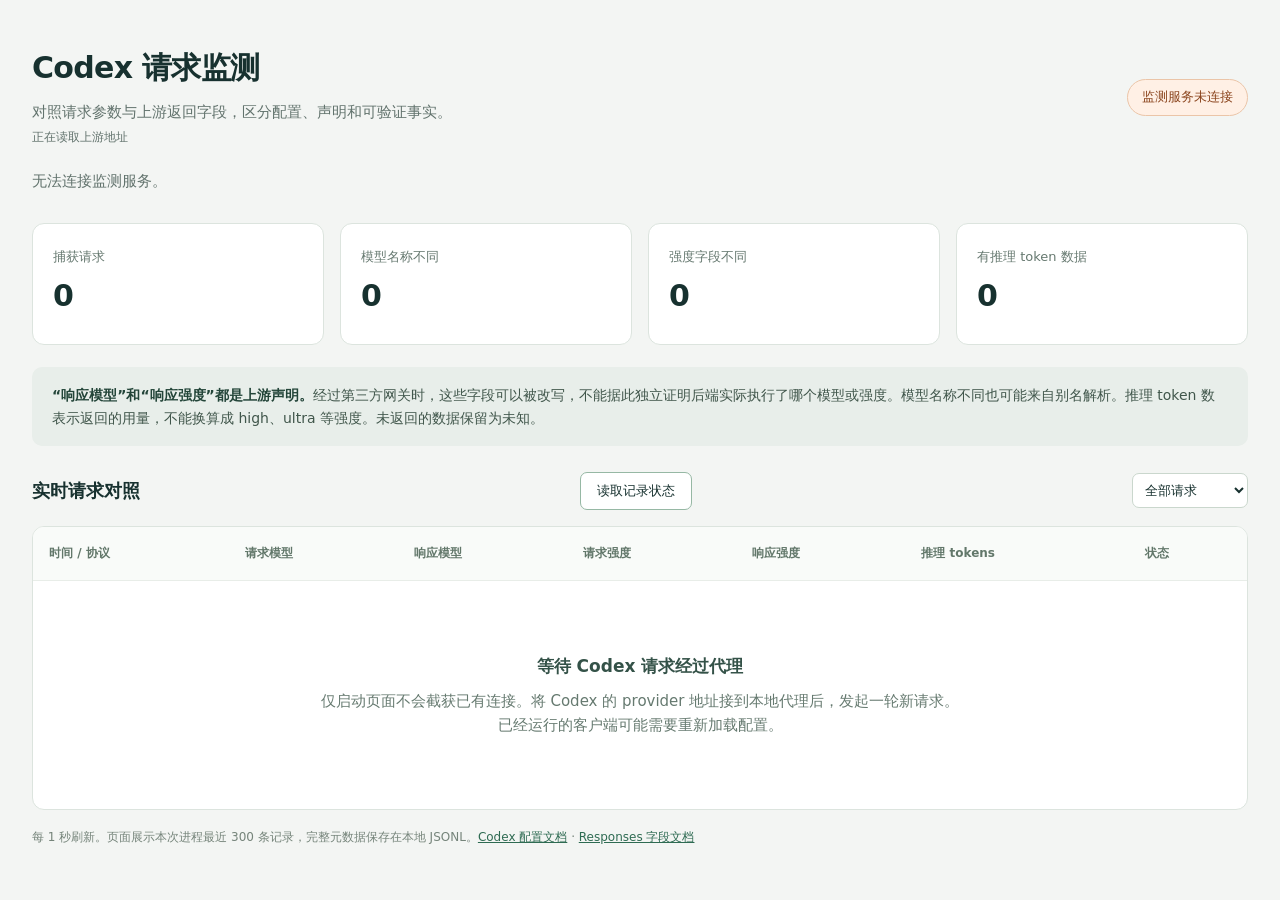
==== dashboard.html @ b9916eb6 "Initial release: Codex request monitoring and CC Switch adapter" ====
<!doctype html>
<html lang="zh-CN"><head><meta charset="utf-8"><meta name="viewport" content="width=device-width,initial-scale=1">
<title>Codex 请求监测</title><style>
:root{color-scheme:light;font:15px/1.6 system-ui,-apple-system,BlinkMacSystemFont,"PingFang SC",sans-serif;color:#17312f;background:#f3f5f3}*{box-sizing:border-box}body{margin:0}main{max-width:1440px;margin:0 auto;padding:44px 32px}header{display:flex;justify-content:space-between;align-items:center;gap:24px}h1{font-size:30px;margin:0 0 8px;letter-spacing:-.7px}p{margin:4px 0;color:#62736d}.status{border:1px solid #b7d1c4;background:#e7f3ec;color:#236442;padding:7px 14px;border-radius:24px;white-space:nowrap;font-size:13px}.status.off{background:#fff0e5;border-color:#ebc5a8;color:#8b451e}.cards{display:grid;grid-template-columns:repeat(4,1fr);gap:16px;margin:30px 0 22px}.card{background:#fff;border:1px solid #dce4de;border-radius:12px;padding:20px}.card span{color:#667970;font-size:13px}.card strong{display:block;font-size:30px;margin:4px 0}.notice{padding:17px 20px;background:#e8eeea;border-radius:10px;color:#40564b;margin-bottom:26px;font-size:14px}.notice strong{color:#234539}.toolbar{display:flex;justify-content:space-between;align-items:center;gap:16px;margin:16px 0}h2{font-size:18px;margin:0}select{border:1px solid #cad7cd;border-radius:7px;padding:8px;background:white;color:inherit}.table{overflow:auto;background:#fff;border:1px solid #dce4de;border-radius:12px}table{border-collapse:collapse;width:100%;white-space:nowrap;font-size:14px}th{text-align:left;color:#62776a;font-size:12px;font-weight:600;background:#f9fbf9}td,th{padding:17px 16px;border-bottom:1px solid #e8ede8}tbody tr:last-child td{border:0}td small{display:block;color:#75817a;font-size:11px;margin-top:3px}code{font:12px ui-monospace,SFMono-Regular,monospace}.same{color:#227149}.different{color:#a74920;font-weight:600}.unknown{color:#78847d}.badge{display:inline-block;border-radius:4px;padding:2px 6px;background:#edf2ee;font-size:11px}.empty{text-align:center;padding:72px 28px;color:#667a70}.empty b{display:block;color:#345248;font-size:17px;margin-bottom:9px}footer{font-size:12px;color:#75847a;margin-top:18px}a{color:#2e6b52}#upstream{font-family:ui-monospace,monospace;font-size:12px;overflow-wrap:anywhere}@media(max-width:800px){main{padding:24px 16px}.cards{grid-template-columns:repeat(2,1fr)}header{align-items:flex-start;flex-direction:column}.card{padding:14px}h1{font-size:25px}}
</style></head><body><main>
<header><div><h1>Codex 请求监测</h1><p>对照请求参数与上游返回字段，区分配置、声明和可验证事实。</p><p id="upstream">正在读取上游地址</p></div><span id="status" class="status">正在连接</span></header>
<p id="connection" role="status" style="margin-top:18px">正在检查 Codex 是否接入代理</p>
<div class="cards"><div class="card"><span>捕获请求</span><strong id="total">0</strong></div><div class="card"><span>模型名称不同</span><strong id="models">0</strong></div><div class="card"><span>强度字段不同</span><strong id="efforts">0</strong></div><div class="card"><span>有推理 token 数据</span><strong id="usage">0</strong></div></div>
<div class="notice"><strong>“响应模型”和“响应强度”都是上游声明。</strong>经过第三方网关时，这些字段可以被改写，不能据此独立证明后端实际执行了哪个模型或强度。模型名称不同也可能来自别名解析。推理 token 数表示返回的用量，不能换算成 high、ultra 等强度。未返回的数据保留为未知。</div>
<div class="toolbar"><h2>实时请求对照</h2><button id="recording" style="padding:9px 16px;border:1px solid #96b8a4;border-radius:7px;background:#fff;color:#17312f;cursor:pointer">读取记录状态</button><select id="filter" aria-label="筛选请求"><option value="all">全部请求</option><option value="different">字段不同</option><option value="unknown">响应字段缺失</option></select></div>
<div class="table"><table><thead><tr><th>时间 / 协议</th><th>请求模型</th><th>响应模型</th><th>请求强度</th><th>响应强度</th><th>推理 tokens</th><th>状态</th></tr></thead><tbody id="rows"></tbody></table><div class="empty" id="empty"><b>等待 Codex 请求经过代理</b>仅启动页面不会截获已有连接。将 Codex 的 provider 地址接到本地代理后，发起一轮新请求。<br>已经运行的客户端可能需要重新加载配置。</div></div>
<footer>每 1 秒刷新。页面展示本次进程最近 300 条记录，完整元数据保存在本地 JSONL。<a href="https://developers.openai.com/codex/config-reference/" target="_blank" rel="noreferrer">Codex 配置文档</a> · <a href="https://developers.openai.com/api/reference/resources/responses/methods/create" target="_blank" rel="noreferrer">Responses 字段文档</a></footer>
</main><script>
let records=[],recording=true;const $=id=>document.getElementById(id);const present=v=>v===null||v===undefined?'未知':String(v);
const phases={request:'已发送',response:'接收中',finished:'已结束',error:'错误',disconnected:'连接中断',unpaired:'无法配对'};
function cell(row,text,cls,sub){const el=document.createElement('td');el.textContent=text;if(cls)el.className=cls;if(sub){const s=document.createElement('small');s.textContent=sub;el.append(s)}row.append(el)}
function render(){const filter=$('filter').value;const shown=records.filter(r=>filter==='all'||filter==='different'&&(r.model_comparison==='different'||r.effort_comparison==='different')||filter==='unknown'&&(!r.response.model||!r.response.reasoning_effort));$('rows').replaceChildren();for(const r of shown){const tr=document.createElement('tr');const a=r.request,b=r.response;cell(tr,new Date(r.time).toLocaleTimeString('zh-CN',{hour12:false}),null,r.transport);cell(tr,present(a.model),null,r.id);cell(tr,present(b.model),r.model_comparison);cell(tr,a.reasoning_effort??'未发送');cell(tr,b.reasoning_effort??'未返回',r.effort_comparison);cell(tr,present(b.reasoning_tokens),b.reasoning_tokens==null?'unknown':'',`输出 tokens ${present(b.output_tokens)}`);cell(tr,phases[r.phase]||r.phase,null,`HTTP ${r.http_status??'—'}${r.notes.length?' · 有观测限制':''}`);tr.title=r.notes.join(', ');$('rows').append(tr)}$('empty').hidden=shown.length>0;if(records.length&&!shown.length){$('empty').textContent='没有符合筛选条件的记录。'}$('total').textContent=records.length;$('models').textContent=records.filter(r=>r.model_comparison==='different').length;$('efforts').textContent=records.filter(r=>r.effort_comparison==='different').length;$('usage').textContent=records.filter(r=>r.response.reasoning_tokens!=null).length}
async function refresh(){try{const r=await fetch('/__wiretap__/api/records',{cache:'no-store'});if(!r.ok)throw Error();const d=await r.json();records=d.records;recording=d.recording!==false;$('recording').textContent=recording?'暂停记录（保持转发）':'开始记录';$('upstream').textContent=`上游 ${d.upstream}`;$('status').textContent=!recording?'转发保持开启 · 记录已暂停':records.length?'● 已捕获模型请求':'服务运行中 · 尚无模型请求';$('status').className=records.length?'status':'status off';const c=d.connection||{};$('connection').textContent=c.configured===true?'磁盘配置已指向代理。正在运行的客户端或旧会话仍可能使用旧地址，以新捕获记录为准。':c.configured===false?`当前客户端地址 ${c.configured_host||'未知'}:${c.configured_port||'默认端口'}，未直接指向本代理。通过 CC Switch 转发时这是正常情况，以捕获到的新请求为准；无需为此反复修改配置。`:'无法读取 Codex 配置，尚不能确认接入状态。';render()}catch(e){$('status').textContent='监测服务未连接';$('status').className='status off';$('connection').textContent='无法连接监测服务。'}finally{setTimeout(refresh,1000)}}$('filter').addEventListener('change',render);$('recording').addEventListener('click',async()=>{const b=$('recording');b.disabled=true;try{const r=await fetch('/__wiretap__/api/recording',{method:'POST',headers:{'Content-Type':'application/json','X-Wiretap-Control':'1'},body:JSON.stringify({enabled:!recording})});if(!r.ok)throw Error();recording=(await r.json()).recording;b.textContent=recording?'暂停记录（保持转发）':'开始记录'}catch(e){b.textContent='操作失败，请重试'}finally{b.disabled=false}});if(location.protocol==='file:'){document.getElementById('status').textContent='这是离线文件，无法监测';document.getElementById('connection').innerHTML='<a href="http://127.0.0.1:10812/__wiretap__/">点击打开运行中的监测面板</a>';}else{refresh();}
</script></body></html>
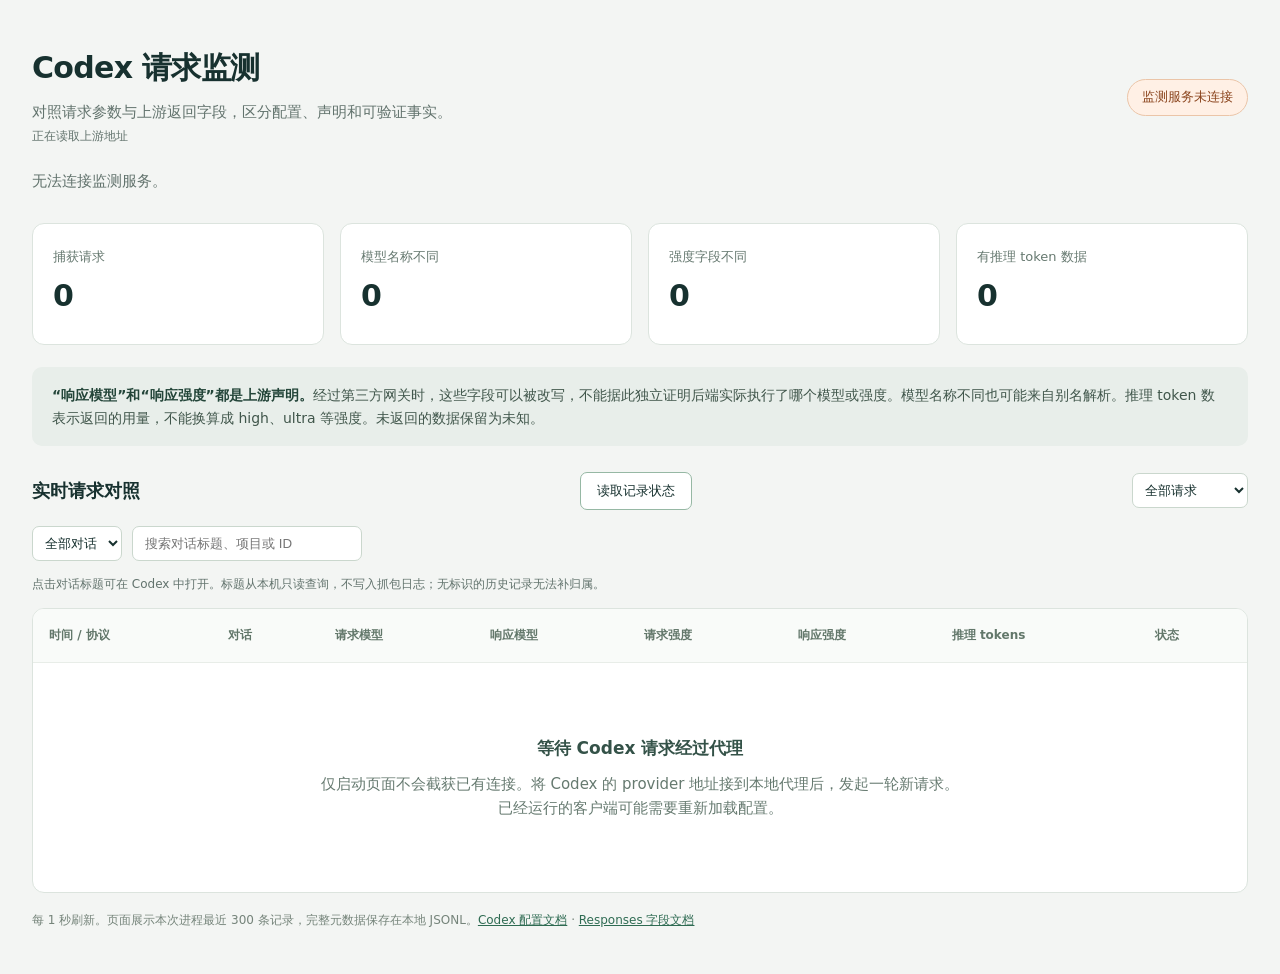
==== commit db6eba69: "Link captured requests to conversations and refresh CC Switch credentials" ====
--- a/dashboard.html
+++ b/dashboard.html
@@ -2,18 +2,133 @@
 <html lang="zh-CN"><head><meta charset="utf-8"><meta name="viewport" content="width=device-width,initial-scale=1">
 <title>Codex 请求监测</title><style>
 :root{color-scheme:light;font:15px/1.6 system-ui,-apple-system,BlinkMacSystemFont,"PingFang SC",sans-serif;color:#17312f;background:#f3f5f3}*{box-sizing:border-box}body{margin:0}main{max-width:1440px;margin:0 auto;padding:44px 32px}header{display:flex;justify-content:space-between;align-items:center;gap:24px}h1{font-size:30px;margin:0 0 8px;letter-spacing:-.7px}p{margin:4px 0;color:#62736d}.status{border:1px solid #b7d1c4;background:#e7f3ec;color:#236442;padding:7px 14px;border-radius:24px;white-space:nowrap;font-size:13px}.status.off{background:#fff0e5;border-color:#ebc5a8;color:#8b451e}.cards{display:grid;grid-template-columns:repeat(4,1fr);gap:16px;margin:30px 0 22px}.card{background:#fff;border:1px solid #dce4de;border-radius:12px;padding:20px}.card span{color:#667970;font-size:13px}.card strong{display:block;font-size:30px;margin:4px 0}.notice{padding:17px 20px;background:#e8eeea;border-radius:10px;color:#40564b;margin-bottom:26px;font-size:14px}.notice strong{color:#234539}.toolbar{display:flex;justify-content:space-between;align-items:center;gap:16px;margin:16px 0}h2{font-size:18px;margin:0}select{border:1px solid #cad7cd;border-radius:7px;padding:8px;background:white;color:inherit}.table{overflow:auto;background:#fff;border:1px solid #dce4de;border-radius:12px}table{border-collapse:collapse;width:100%;white-space:nowrap;font-size:14px}th{text-align:left;color:#62776a;font-size:12px;font-weight:600;background:#f9fbf9}td,th{padding:17px 16px;border-bottom:1px solid #e8ede8}tbody tr:last-child td{border:0}td small{display:block;color:#75817a;font-size:11px;margin-top:3px}code{font:12px ui-monospace,SFMono-Regular,monospace}.same{color:#227149}.different{color:#a74920;font-weight:600}.unknown{color:#78847d}.badge{display:inline-block;border-radius:4px;padding:2px 6px;background:#edf2ee;font-size:11px}.empty{text-align:center;padding:72px 28px;color:#667a70}.empty b{display:block;color:#345248;font-size:17px;margin-bottom:9px}footer{font-size:12px;color:#75847a;margin-top:18px}a{color:#2e6b52}#upstream{font-family:ui-monospace,monospace;font-size:12px;overflow-wrap:anywhere}@media(max-width:800px){main{padding:24px 16px}.cards{grid-template-columns:repeat(2,1fr)}header{align-items:flex-start;flex-direction:column}.card{padding:14px}h1{font-size:25px}}
-</style></head><body><main>
+.conversation-cell{min-width:210px;max-width:280px;white-space:normal}.conversation-title{display:-webkit-box;-webkit-line-clamp:2;-webkit-box-orient:vertical;overflow:hidden;font-weight:600;text-decoration:none}.conversation-title:hover{text-decoration:underline}.conversation-cell small{overflow-wrap:anywhere}.toolbar{flex-wrap:wrap}.conversation-controls{display:flex;gap:10px;flex-wrap:wrap;margin-bottom:14px}.conversation-controls input{padding:9px 12px;border:1px solid #cad7cd;border-radius:7px;min-width:230px;color:inherit;background:#fff}.conversation-help{font-size:12px;margin:0 0 14px}.conversation-empty{color:#78847d;font-size:13px}</style></head><body><main>
 <header><div><h1>Codex 请求监测</h1><p>对照请求参数与上游返回字段，区分配置、声明和可验证事实。</p><p id="upstream">正在读取上游地址</p></div><span id="status" class="status">正在连接</span></header>
 <p id="connection" role="status" style="margin-top:18px">正在检查 Codex 是否接入代理</p>
 <div class="cards"><div class="card"><span>捕获请求</span><strong id="total">0</strong></div><div class="card"><span>模型名称不同</span><strong id="models">0</strong></div><div class="card"><span>强度字段不同</span><strong id="efforts">0</strong></div><div class="card"><span>有推理 token 数据</span><strong id="usage">0</strong></div></div>
 <div class="notice"><strong>“响应模型”和“响应强度”都是上游声明。</strong>经过第三方网关时，这些字段可以被改写，不能据此独立证明后端实际执行了哪个模型或强度。模型名称不同也可能来自别名解析。推理 token 数表示返回的用量，不能换算成 high、ultra 等强度。未返回的数据保留为未知。</div>
 <div class="toolbar"><h2>实时请求对照</h2><button id="recording" style="padding:9px 16px;border:1px solid #96b8a4;border-radius:7px;background:#fff;color:#17312f;cursor:pointer">读取记录状态</button><select id="filter" aria-label="筛选请求"><option value="all">全部请求</option><option value="different">字段不同</option><option value="unknown">响应字段缺失</option></select></div>
-<div class="table"><table><thead><tr><th>时间 / 协议</th><th>请求模型</th><th>响应模型</th><th>请求强度</th><th>响应强度</th><th>推理 tokens</th><th>状态</th></tr></thead><tbody id="rows"></tbody></table><div class="empty" id="empty"><b>等待 Codex 请求经过代理</b>仅启动页面不会截获已有连接。将 Codex 的 provider 地址接到本地代理后，发起一轮新请求。<br>已经运行的客户端可能需要重新加载配置。</div></div>
+<div class="conversation-controls"><select id="conversation-filter" aria-label="按对话筛选"><option value="all">全部对话</option></select><input id="conversation-search" type="search" aria-label="搜索对话标题、项目或 ID" placeholder="搜索对话标题、项目或 ID"><span id="shown-count"></span></div><p class="conversation-help">点击对话标题可在 Codex 中打开。标题从本机只读查询，不写入抓包日志；无标识的历史记录无法补归属。</p><div class="table"><table><thead><tr><th>时间 / 协议</th><th>对话</th><th>请求模型</th><th>响应模型</th><th>请求强度</th><th>响应强度</th><th>推理 tokens</th><th>状态</th></tr></thead><tbody id="rows"></tbody></table><div class="empty" id="empty"><b>等待 Codex 请求经过代理</b>仅启动页面不会截获已有连接。将 Codex 的 provider 地址接到本地代理后，发起一轮新请求。<br>已经运行的客户端可能需要重新加载配置。</div></div>
 <footer>每 1 秒刷新。页面展示本次进程最近 300 条记录，完整元数据保存在本地 JSONL。<a href="https://developers.openai.com/codex/config-reference/" target="_blank" rel="noreferrer">Codex 配置文档</a> · <a href="https://developers.openai.com/api/reference/resources/responses/methods/create" target="_blank" rel="noreferrer">Responses 字段文档</a></footer>
 </main><script>
-let records=[],recording=true;const $=id=>document.getElementById(id);const present=v=>v===null||v===undefined?'未知':String(v);
-const phases={request:'已发送',response:'接收中',finished:'已结束',error:'错误',disconnected:'连接中断',unpaired:'无法配对'};
-function cell(row,text,cls,sub){const el=document.createElement('td');el.textContent=text;if(cls)el.className=cls;if(sub){const s=document.createElement('small');s.textContent=sub;el.append(s)}row.append(el)}
-function render(){const filter=$('filter').value;const shown=records.filter(r=>filter==='all'||filter==='different'&&(r.model_comparison==='different'||r.effort_comparison==='different')||filter==='unknown'&&(!r.response.model||!r.response.reasoning_effort));$('rows').replaceChildren();for(const r of shown){const tr=document.createElement('tr');const a=r.request,b=r.response;cell(tr,new Date(r.time).toLocaleTimeString('zh-CN',{hour12:false}),null,r.transport);cell(tr,present(a.model),null,r.id);cell(tr,present(b.model),r.model_comparison);cell(tr,a.reasoning_effort??'未发送');cell(tr,b.reasoning_effort??'未返回',r.effort_comparison);cell(tr,present(b.reasoning_tokens),b.reasoning_tokens==null?'unknown':'',`输出 tokens ${present(b.output_tokens)}`);cell(tr,phases[r.phase]||r.phase,null,`HTTP ${r.http_status??'—'}${r.notes.length?' · 有观测限制':''}`);tr.title=r.notes.join(', ');$('rows').append(tr)}$('empty').hidden=shown.length>0;if(records.length&&!shown.length){$('empty').textContent='没有符合筛选条件的记录。'}$('total').textContent=records.length;$('models').textContent=records.filter(r=>r.model_comparison==='different').length;$('efforts').textContent=records.filter(r=>r.effort_comparison==='different').length;$('usage').textContent=records.filter(r=>r.response.reasoning_tokens!=null).length}
-async function refresh(){try{const r=await fetch('/__wiretap__/api/records',{cache:'no-store'});if(!r.ok)throw Error();const d=await r.json();records=d.records;recording=d.recording!==false;$('recording').textContent=recording?'暂停记录（保持转发）':'开始记录';$('upstream').textContent=`上游 ${d.upstream}`;$('status').textContent=!recording?'转发保持开启 · 记录已暂停':records.length?'● 已捕获模型请求':'服务运行中 · 尚无模型请求';$('status').className=records.length?'status':'status off';const c=d.connection||{};$('connection').textContent=c.configured===true?'磁盘配置已指向代理。正在运行的客户端或旧会话仍可能使用旧地址，以新捕获记录为准。':c.configured===false?`当前客户端地址 ${c.configured_host||'未知'}:${c.configured_port||'默认端口'}，未直接指向本代理。通过 CC Switch 转发时这是正常情况，以捕获到的新请求为准；无需为此反复修改配置。`:'无法读取 Codex 配置，尚不能确认接入状态。';render()}catch(e){$('status').textContent='监测服务未连接';$('status').className='status off';$('connection').textContent='无法连接监测服务。'}finally{setTimeout(refresh,1000)}}$('filter').addEventListener('change',render);$('recording').addEventListener('click',async()=>{const b=$('recording');b.disabled=true;try{const r=await fetch('/__wiretap__/api/recording',{method:'POST',headers:{'Content-Type':'application/json','X-Wiretap-Control':'1'},body:JSON.stringify({enabled:!recording})});if(!r.ok)throw Error();recording=(await r.json()).recording;b.textContent=recording?'暂停记录（保持转发）':'开始记录'}catch(e){b.textContent='操作失败，请重试'}finally{b.disabled=false}});if(location.protocol==='file:'){document.getElementById('status').textContent='这是离线文件，无法监测';document.getElementById('connection').innerHTML='<a href="http://127.0.0.1:10812/__wiretap__/">点击打开运行中的监测面板</a>';}else{refresh();}
+let records = [], recording = true;
+const $ = id => document.getElementById(id);
+const present = v => v == null ? '未知' : String(v);
+const uuid = /^[0-9a-f]{8}(?:-[0-9a-f]{4}){3}-[0-9a-f]{12}$/;
+const phases = {request:'已发送',response:'接收中',finished:'已结束',error:'错误',disconnected:'连接中断',unpaired:'无法配对'};
+const shortId = id => `${id.slice(0,8)}…${id.slice(-6)}`;
+function cell(row, text, cls, sub) {
+  const el = document.createElement('td');
+  el.textContent = text;
+  if (cls) el.className = cls;
+  if (sub) {const s = document.createElement('small'); s.textContent = sub; el.append(s);}
+  row.append(el);
+  return el;
+}
+function conversationCell(row, conversation) {
+  const c = conversation || {}, id = uuid.test(c.id || '') ? c.id : null;
+  const el = cell(row, '', 'conversation-cell');
+  if (id) {
+    const link = document.createElement('a');
+    link.href = `codex://threads/${id}`;
+    link.className = 'conversation-title';
+    link.textContent = c.title || `对话 ${shortId(id)}`;
+    link.title = `${c.title || '本地标题暂不可用'}\n${id}`;
+    el.append(link);
+    const detail = document.createElement('small');
+    detail.textContent = [c.project, shortId(id)].filter(Boolean).join(' · ');
+    el.append(detail);
+    if (!c.title) {const hint = document.createElement('small'); hint.textContent = '本地标题暂不可用'; el.append(hint);}
+  } else {
+    el.classList.add('conversation-empty');
+    el.textContent = c.status === 'ambiguous' ? '会话标识冲突' : c.status === 'legacy' ? '旧记录无会话标识' : '未识别对话';
+  }
+}
+function syncConversations() {
+  const select = $('conversation-filter'), previous = select.value;
+  const known = new Map();
+  for (const row of records) {
+    const c = row.conversation || {};
+    if (uuid.test(c.id || '')) known.set(c.id, c);
+  }
+  const options = [{id:'all', name:'全部对话'}, {id:'unidentified', name:'未识别 / 旧记录'}];
+  for (const [id,c] of known) options.push({id, name:`${c.title || '未命名对话'} (${shortId(id)})`});
+  select.replaceChildren(...options.map(item => {
+    const option = document.createElement('option'); option.value = item.id; option.textContent = item.name; return option;
+  }));
+  // Keep a selected thread even if its last row aged out of the 300-record window.
+  if (previous && !options.some(o => o.id === previous)) {
+    const option = document.createElement('option'); option.value = previous;
+    option.textContent = `已筛选 ${uuid.test(previous) ? shortId(previous) : previous}`; select.append(option);
+  }
+  select.value = previous || 'all';
+}
+function render() {
+  const filter = $('filter').value, selected = $('conversation-filter').value;
+  const query = $('conversation-search').value.trim().toLocaleLowerCase();
+  const shown = records.filter(r => {
+    const c = r.conversation || {};
+    const fieldMatch = filter === 'all' || filter === 'different' && (r.model_comparison === 'different' || r.effort_comparison === 'different') || filter === 'unknown' && (!r.response.model || !r.response.reasoning_effort);
+    const threadMatch = selected === 'all' || selected === 'unidentified' && !c.id || c.id === selected;
+    const textMatch = !query || [c.title,c.project,c.id].filter(Boolean).join(' ').toLocaleLowerCase().includes(query);
+    return fieldMatch && threadMatch && textMatch;
+  });
+  const fragment = document.createDocumentFragment();
+  for (const r of shown) {
+    const tr = document.createElement('tr'), a = r.request, b = r.response;
+    cell(tr, new Date(r.time).toLocaleTimeString('zh-CN',{hour12:false}), null, r.transport);
+    conversationCell(tr, r.conversation);
+    cell(tr, present(a.model), null, r.id);
+    cell(tr, present(b.model), r.model_comparison);
+    cell(tr, a.reasoning_effort ?? '未发送');
+    cell(tr, b.reasoning_effort ?? '未返回', r.effort_comparison);
+    cell(tr, present(b.reasoning_tokens), b.reasoning_tokens == null ? 'unknown' : '', `输出 tokens ${present(b.output_tokens)}`);
+    cell(tr, phases[r.phase] || r.phase, null, `HTTP ${r.http_status ?? '—'}${r.notes.length ? ' · 有观测限制' : ''}`);
+    tr.title = r.notes.join(', '); fragment.append(tr);
+  }
+  $('rows').replaceChildren(fragment);
+  $('empty').hidden = shown.length > 0;
+  $('empty').textContent = records.length ? '没有符合筛选条件的记录。' : '等待 Codex 新请求经过代理。已有连接可能仍使用旧配置。';
+  $('shown-count').textContent = `显示 ${shown.length} / ${records.length} 条`;
+  $('total').textContent = records.length;
+  $('models').textContent = records.filter(r => r.model_comparison === 'different').length;
+  $('efforts').textContent = records.filter(r => r.effort_comparison === 'different').length;
+  $('usage').textContent = records.filter(r => r.response.reasoning_tokens != null).length;
+}
+function recordingStatus() {
+  $('recording').textContent = recording ? '暂停记录（保持转发）' : '开始记录';
+  $('status').textContent = !recording ? '转发保持开启 · 记录已暂停' : records.length ? '● 已捕获模型请求' : '服务运行中 · 尚无模型请求';
+  $('status').className = recording && records.length ? 'status' : 'status off';
+}
+async function refresh() {
+  try {
+    const r = await fetch('/__wiretap__/api/records',{cache:'no-store'});
+    if (!r.ok) throw Error();
+    const d = await r.json(); records = d.records; recording = d.recording !== false;
+    $('upstream').textContent = `上游 ${d.upstream}`;
+    recordingStatus();
+    const c = d.connection || {};
+    $('connection').textContent = c.configured === true ? '磁盘配置已指向代理。正在运行的客户端或旧会话仍可能使用旧地址，以新捕获记录为准。' : c.configured === false ? `当前客户端地址 ${c.configured_host || '未知'}:${c.configured_port || '默认端口'}，未直接指向本代理。通过 CC Switch 转发时这是正常情况，以捕获到的新请求为准。` : '无法读取 Codex 配置，尚不能确认接入状态。';
+    syncConversations(); render();
+  } catch(e) {
+    $('status').textContent = '监测服务未连接'; $('status').className = 'status off';
+    $('connection').textContent = '无法连接监测服务。';
+  } finally {setTimeout(refresh,1000);}
+}
+$('filter').addEventListener('change', render);
+$('conversation-filter').addEventListener('change', render);
+$('conversation-search').addEventListener('input', render);
+$('recording').addEventListener('click', async () => {
+  const button = $('recording'); button.disabled = true;
+  try {
+    const r = await fetch('/__wiretap__/api/recording', {method:'POST', headers:{'Content-Type':'application/json','X-Wiretap-Control':'1'}, body:JSON.stringify({enabled:!recording})});
+    if (!r.ok) throw Error();
+    recording = (await r.json()).recording; recordingStatus();
+  } catch(e) {button.textContent = '操作失败，请重试';}
+  finally {button.disabled = false;}
+});
+if (location.protocol === 'file:') {
+  $('status').textContent = '这是离线文件，无法监测';
+  $('connection').innerHTML = '<a href="http://127.0.0.1:10812/__wiretap__/">点击打开运行中的监测面板</a>';
+} else {refresh();}
 </script></body></html>
